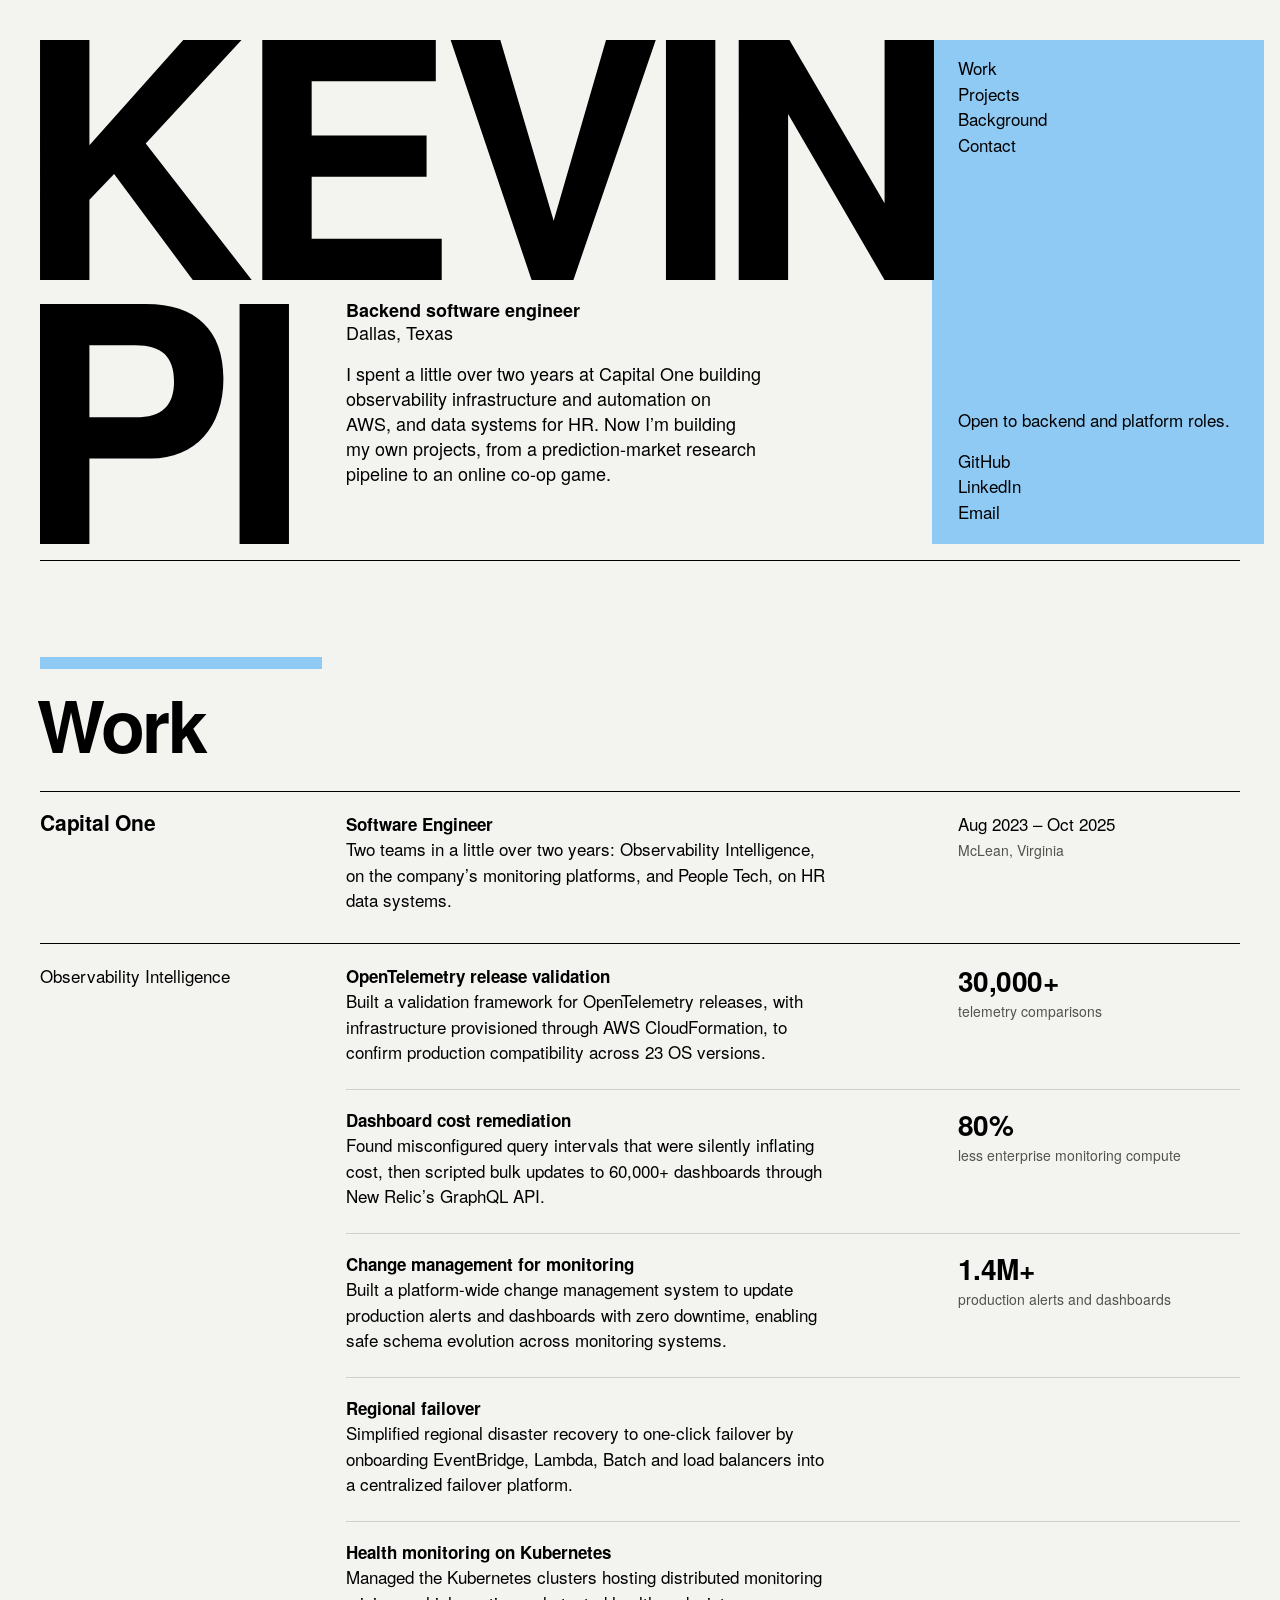
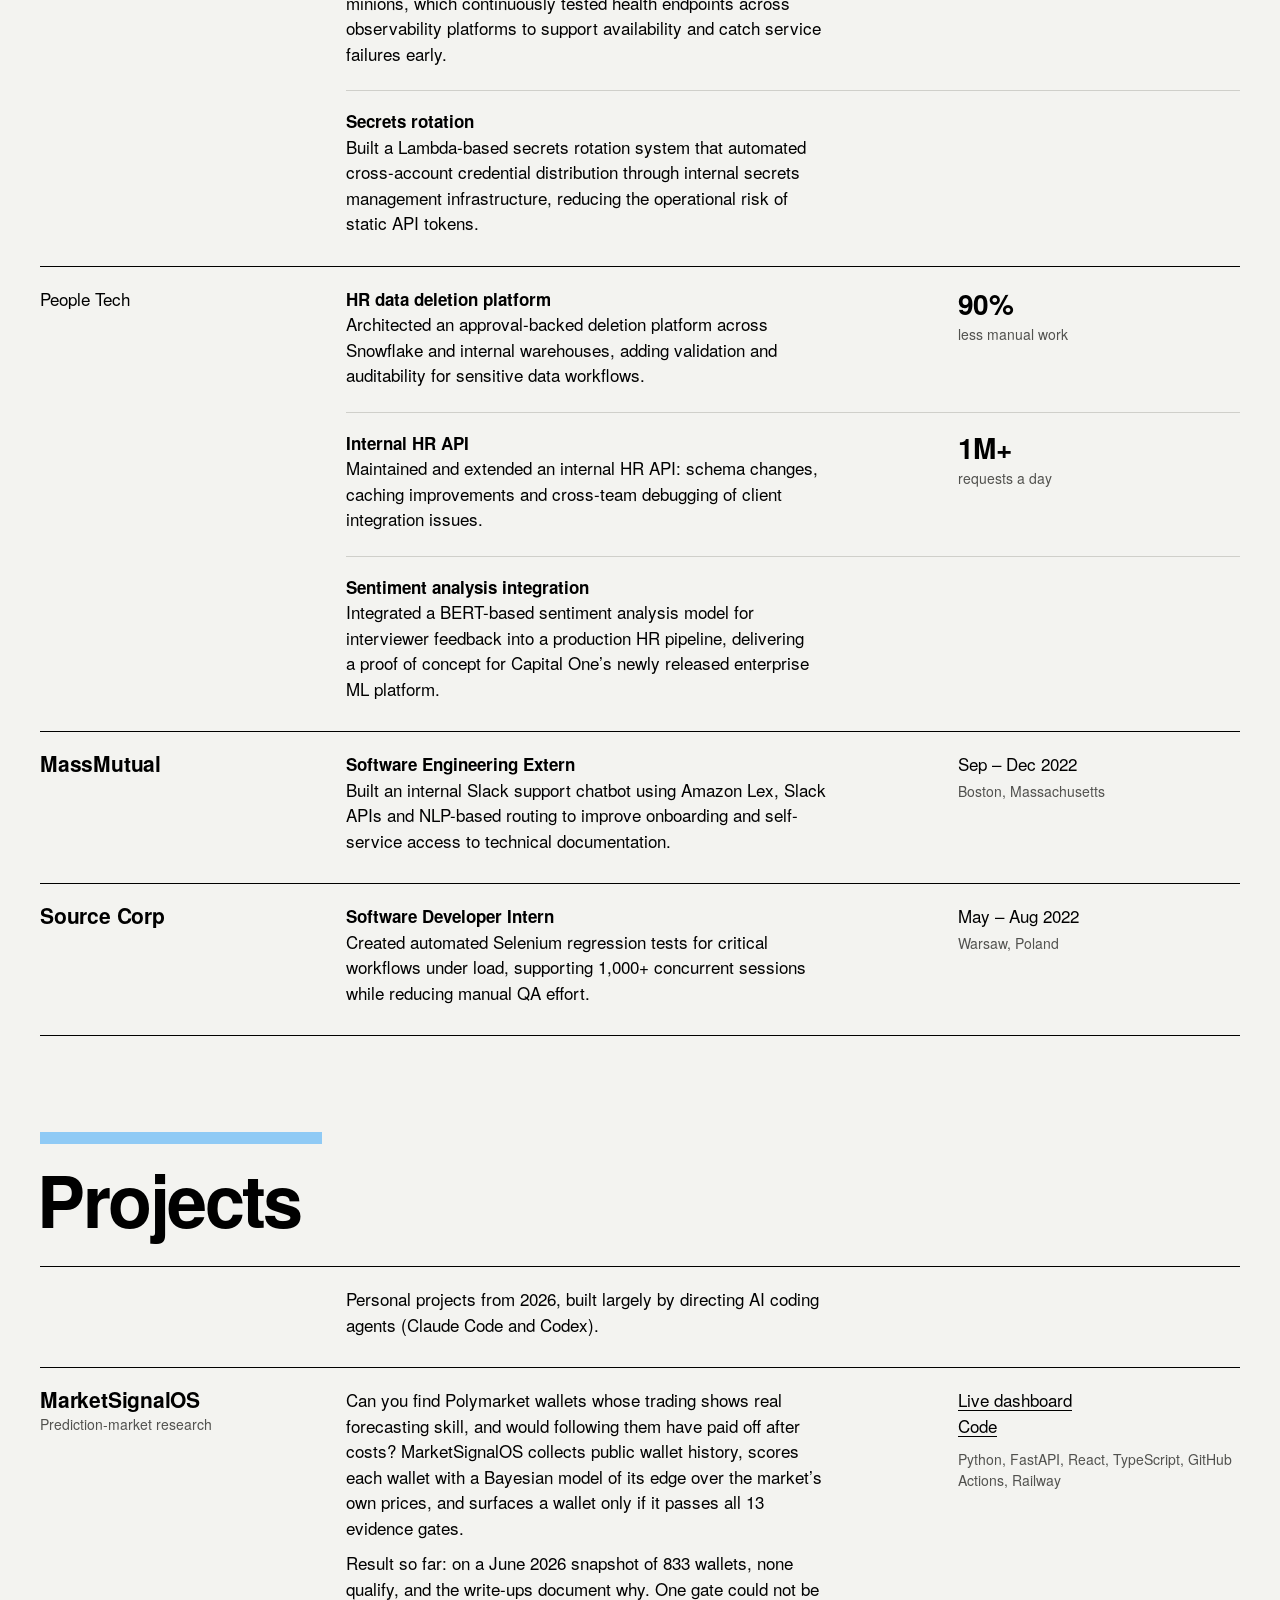
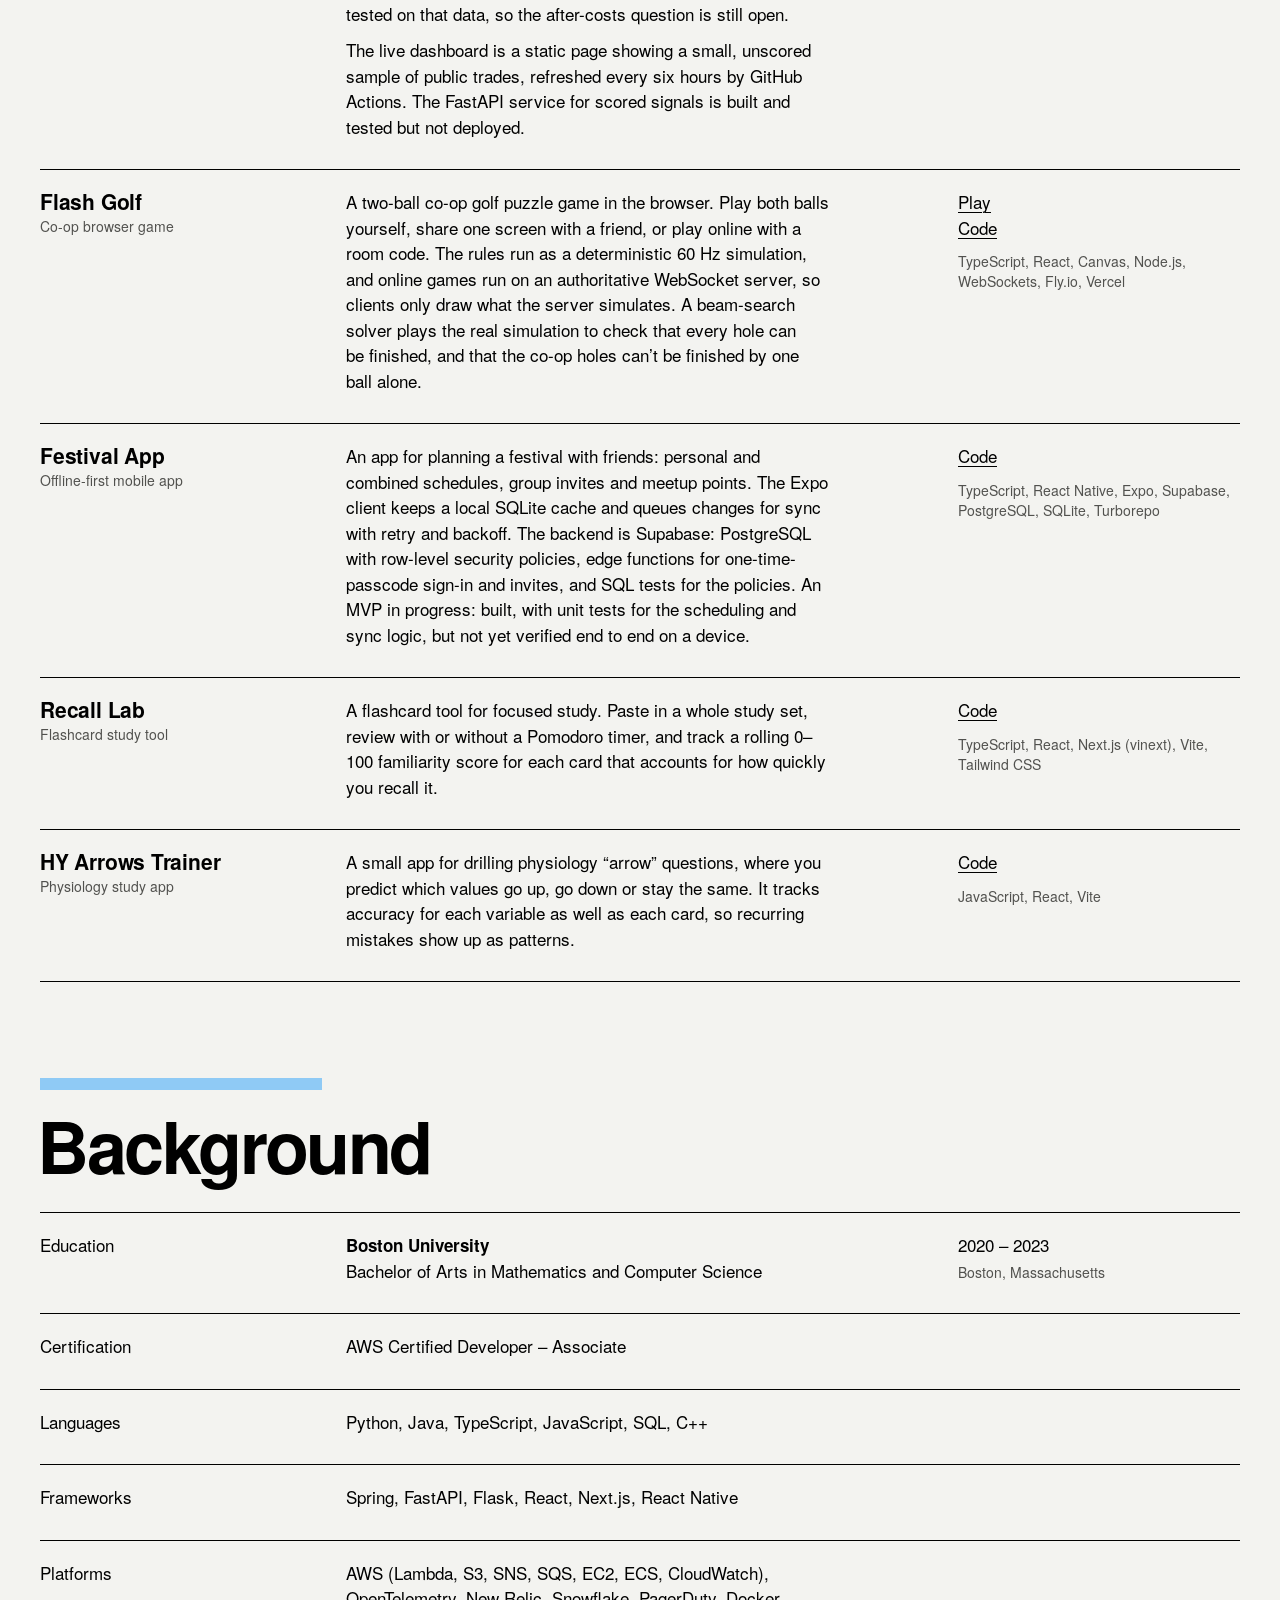
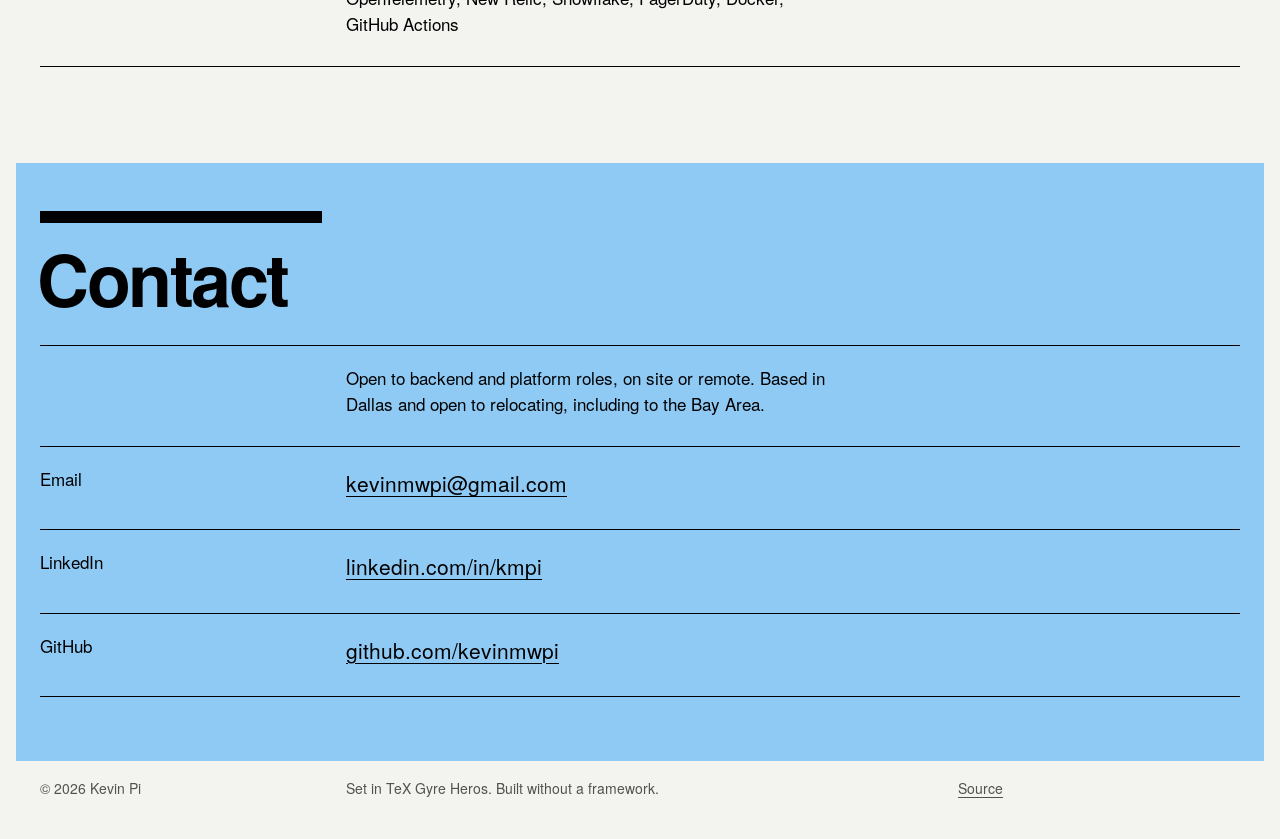
==== public/index.html @ d2296e36 "Move the site to kevinpi.dev on Vercel The published files move into public/, which Vercel serves as" ====
<!DOCTYPE html>
<html lang="en">
<head>
  <meta charset="utf-8">
  <meta name="viewport" content="width=device-width, initial-scale=1">
  <title>Kevin Pi — Software Engineer</title>
  <meta name="description" content="Backend software engineer in Dallas, Texas. A little over two years at Capital One building observability infrastructure, automation and HR data systems.">
  <meta name="author" content="Kevin Pi">
  <meta name="color-scheme" content="light">
  <meta name="theme-color" content="#f3f3f0">
  <link rel="canonical" href="https://kevinpi.dev/">

  <meta property="og:type" content="website">
  <meta property="og:url" content="https://kevinpi.dev/">
  <meta property="og:title" content="Kevin Pi — Software Engineer">
  <meta property="og:description" content="Backend software engineer in Dallas, Texas. A little over two years at Capital One building observability infrastructure, automation and HR data systems.">
  <meta property="og:image" content="https://kevinpi.dev/assets/og.png">
  <meta property="og:image:width" content="1200">
  <meta property="og:image:height" content="630">
  <meta property="og:image:alt" content="Kevin Pi, backend software engineer">
  <meta name="twitter:card" content="summary_large_image">

  <!-- Browsers keep their own copy of a site's icon. Raise the ?v= number,
       here and in 404.html, whenever an icon file changes. -->
  <link rel="icon" href="favicon.ico?v=5" sizes="32x32">
  <link rel="icon" href="assets/favicon.svg?v=5" type="image/svg+xml">
  <link rel="apple-touch-icon" href="assets/apple-touch-icon.png?v=5">

  <link rel="preload" href="assets/fonts/heros-subset-regular.woff2" as="font" type="font/woff2" crossorigin>
  <link rel="preload" href="assets/fonts/heros-subset-bold.woff2" as="font" type="font/woff2" crossorigin>
  <link rel="stylesheet" href="assets/style.css">
  <script src="assets/site.js" defer></script>

  <script type="application/ld+json">
  {
    "@context": "https://schema.org",
    "@type": "Person",
    "name": "Kevin Pi",
    "jobTitle": "Software Engineer",
    "url": "https://kevinpi.dev/",
    "alumniOf": { "@type": "CollegeOrUniversity", "name": "Boston University" },
    "sameAs": ["https://github.com/kevinmwpi", "https://www.linkedin.com/in/kmpi"]
  }
  </script>
</head>
<body>
<a class="skip" href="#work">Skip to content</a>

<!-- Bar pinned to the top once the name has scrolled away. Hidden until then. -->
<nav class="bar" aria-label="Sections, pinned" inert>
  <div class="bar-inner">
    <a class="bar-name" href="#top">Kevin Pi</a>
    <ul>
      <li><a href="#work">Work</a></li>
      <li><a href="#projects">Projects</a></li>
      <li><a href="#background">Background</a></li>
      <li><a href="#contact">Contact</a></li>
    </ul>
  </div>
</nav>

<div class="page" id="top">

  <!-- Top of page: the name, a short introduction, and links. -->
  <header class="hero">
    <h1 class="visually-hidden">Kevin Pi</h1>

    <!-- The accent block: beside PI on a phone, a slab in the right-hand
         column on a desktop. It is only a background. -->
    <div class="block" aria-hidden="true"></div>

    <nav class="hero-nav" aria-label="Sections">
      <ul>
        <li><a href="#work">Work</a></li>
        <li><a href="#projects">Projects</a></li>
        <li><a href="#background">Background</a></li>
        <li><a href="#contact">Contact</a></li>
      </ul>
    </nav>

    <!-- KEVIN and PI as outlines of the bold typeface, one path per letter. -->
    <svg class="name name-first" viewBox="0 0 2715 729" width="2715" height="729" aria-hidden="true" focusable="false"><path d="M643 729 321 314 612 0H435L150 320V0H0V729H150V485L225 407L464 729Z"/><path d="M1220 729V604H825V415H1174V290H825V125H1202V0H675V729Z"/><path d="M1870 0H1719L1560 549L1398 0H1247L1493 729H1620Z"/><path d="M2051 729V0H1901V729Z"/><path d="M2715 729V0H2565V496L2276 0H2122V729H2272V225L2565 729Z"/></svg>
    <svg class="name name-last" viewBox="0 0 756 729" width="756" height="729" aria-hidden="true" focusable="false"><path d="M557 226C557 80 474 0 322 0H0V729H150V469H337C471 469 557 374 557 226ZM407 235C407 309 370 344 290 344H150V125H290C370 125 407 160 407 235Z"/><path d="M756 729V0H606V729Z"/></svg>

    <p class="role">Backend software engineer<span class="visually-hidden">, </span><span class="place">Dallas, Texas</span></p>
    <p class="lead">I spent a little over two years at Capital One building observability infrastructure and automation on AWS, and data systems for HR. Now I’m building my own projects, from a <span class="nowrap">prediction-market</span> research pipeline to an online <span class="nowrap">co-op</span> game.</p>

    <div class="cta">
      <p class="status">Open to backend and platform roles.</p>
      <ul class="hero-links">
        <li><a href="https://github.com/kevinmwpi">GitHub</a></li>
        <li><a href="https://www.linkedin.com/in/kmpi">LinkedIn</a></li>
        <li><a href="mailto:kevinmwpi@gmail.com">Email</a></li>
      </ul>
    </div>
  </header>

  <!-- Everything below the top of the page. This "sheet" slides up over the
       name as you scroll (see "Motion" in assets/style.css). -->
  <div class="sheet">

  <main>

    <!-- Work -->
    <section class="section" id="work" aria-labelledby="work-heading">
      <h2 id="work-heading">Work</h2>

      <div class="table">

        <div class="row">
          <h3 class="label">Capital One</h3>
          <div class="body">
            <p class="title">Software Engineer</p>
            <p>Two teams in a little over two years: Observability Intelligence, on the company’s monitoring platforms, and People Tech, on HR data systems.</p>
          </div>
          <p class="aside"><span class="when">Aug&nbsp;2023 – Oct&nbsp;2025</span><br><span class="small">McLean, Virginia</span></p>
        </div>

        <div class="row">
          <h4 class="label label-plain">Observability Intelligence</h4>
          <div class="items">

            <article class="item">
              <h5 class="title">OpenTelemetry release validation</h5>
              <p class="result"><strong>30,000+</strong> <span class="small">telemetry comparisons</span></p>
              <p class="desc">Built a validation framework for OpenTelemetry releases, with infrastructure provisioned through AWS CloudFormation, to confirm production compatibility across 23&nbsp;OS versions.</p>
            </article>

            <article class="item">
              <h5 class="title">Dashboard cost remediation</h5>
              <p class="result"><strong>80%</strong> <span class="small">less enterprise monitoring compute</span></p>
              <p class="desc">Found misconfigured query intervals that were silently inflating cost, then scripted bulk updates to 60,000+ dashboards through New Relic’s GraphQL API.</p>
            </article>

            <article class="item">
              <h5 class="title">Change management for monitoring</h5>
              <p class="result"><strong>1.4M+</strong> <span class="small">production alerts and dashboards</span></p>
              <p class="desc">Built a platform-wide change management system to update production alerts and dashboards with zero downtime, enabling safe schema evolution across monitoring systems.</p>
            </article>

            <article class="item">
              <h5 class="title">Regional failover</h5>
              <p class="desc">Simplified regional disaster recovery to one-click failover by onboarding EventBridge, Lambda, Batch and load balancers into a centralized failover platform.</p>
            </article>

            <article class="item">
              <h5 class="title">Health monitoring on Kubernetes</h5>
              <p class="desc">Managed the Kubernetes clusters hosting distributed monitoring minions, which continuously tested health endpoints across observability platforms to support availability and catch service failures early.</p>
            </article>

            <article class="item">
              <h5 class="title">Secrets rotation</h5>
              <p class="desc">Built a Lambda-based secrets rotation system that automated cross-account credential distribution through internal secrets management infrastructure, reducing the operational risk of static API tokens.</p>
            </article>

          </div>
        </div>

        <div class="row">
          <h4 class="label label-plain">People Tech</h4>
          <div class="items">

            <article class="item">
              <h5 class="title">HR data deletion platform</h5>
              <p class="result"><strong>90%</strong> <span class="small">less manual work</span></p>
              <p class="desc">Architected an approval-backed deletion platform across Snowflake and internal warehouses, adding validation and auditability for sensitive data workflows.</p>
            </article>

            <article class="item">
              <h5 class="title">Internal HR API</h5>
              <p class="result"><strong>1M+</strong> <span class="small">requests a day</span></p>
              <p class="desc">Maintained and extended an internal HR API: schema changes, caching improvements and cross-team debugging of client integration issues.</p>
            </article>

            <article class="item">
              <h5 class="title">Sentiment analysis integration</h5>
              <p class="desc">Integrated a BERT-based sentiment analysis model for interviewer feedback into a production HR pipeline, delivering a proof of concept for Capital One’s newly released enterprise ML platform.</p>
            </article>

          </div>
        </div>

        <div class="row">
          <h3 class="label">MassMutual</h3>
          <div class="body">
            <p class="title">Software Engineering Extern</p>
            <p>Built an internal Slack support chatbot using Amazon Lex, Slack APIs and NLP-based routing to improve onboarding and self-service access to technical documentation.</p>
          </div>
          <p class="aside"><span class="when">Sep – Dec&nbsp;2022</span><br><span class="small">Boston, Massachusetts</span></p>
        </div>

        <div class="row">
          <h3 class="label">Source Corp</h3>
          <div class="body">
            <p class="title">Software Developer Intern</p>
            <p>Created automated Selenium regression tests for critical workflows under load, supporting 1,000+ concurrent sessions while reducing manual QA effort.</p>
          </div>
          <p class="aside"><span class="when">May – Aug&nbsp;2022</span><br><span class="small">Warsaw, Poland</span></p>
        </div>

      </div>
    </section>

    <!-- Projects -->
    <section class="section" id="projects" aria-labelledby="projects-heading">
      <h2 id="projects-heading">Projects</h2>

      <div class="table">

        <div class="row">
          <p class="body">Personal projects from 2026, built largely by directing AI coding agents (Claude Code and Codex).</p>
        </div>

        <div class="row is-link">
          <div class="label">
            <h3>MarketSignalOS</h3>
            <p class="kind small">Prediction-market research</p>
          </div>
          <div class="body">
            <p>Can you find Polymarket wallets whose trading shows real forecasting skill, and would following them have paid off after costs? MarketSignalOS collects public wallet history, scores each wallet with a Bayesian model of its edge over the market’s own prices, and surfaces a wallet only if it passes all 13 evidence gates.</p>
            <p>Result so far: on a June 2026 snapshot of 833 wallets, none qualify, and the write-ups document why. One gate could not be tested on that data, so the after-costs question is still open.</p>
            <p>The live dashboard is a static page showing a small, unscored sample of public trades, refreshed every six hours by GitHub Actions. The FastAPI service for scored signals is built and tested but not deployed.</p>
          </div>
          <div class="aside">
            <ul class="links">
              <li><a class="stretch" href="https://kevinmwpi.github.io/marketsignalos/">Live dashboard<span class="visually-hidden">: MarketSignalOS</span></a></li>
              <li><a href="https://github.com/kevinmwpi/marketsignalos">Code<span class="visually-hidden">: MarketSignalOS</span></a></li>
            </ul>
            <p class="stack small">Python, FastAPI, React, TypeScript, GitHub Actions, Railway</p>
          </div>
        </div>

        <div class="row is-link">
          <div class="label">
            <h3>Flash Golf</h3>
            <p class="kind small">Co-op browser game</p>
          </div>
          <div class="body">
            <p>A two-ball co-op golf puzzle game in the browser. Play both balls yourself, share one screen with a friend, or play online with a room code. The rules run as a deterministic 60&nbsp;Hz simulation, and online games run on an authoritative WebSocket server, so clients only draw what the server simulates. A beam-search solver plays the real simulation to check that every hole can be finished, and that the co-op holes can’t be finished by one ball alone.</p>
          </div>
          <div class="aside">
            <ul class="links">
              <li><a class="stretch" href="https://flash-golf.vercel.app">Play<span class="visually-hidden">: Flash Golf</span></a></li>
              <li><a href="https://github.com/kevinmwpi/flash_gimme_golf">Code<span class="visually-hidden">: Flash Golf</span></a></li>
            </ul>
            <p class="stack small">TypeScript, React, Canvas, Node.js, WebSockets, Fly.io, Vercel</p>
          </div>
        </div>

        <div class="row is-link">
          <div class="label">
            <h3>Festival App</h3>
            <p class="kind small">Offline-first mobile app</p>
          </div>
          <div class="body">
            <p>An app for planning a festival with friends: personal and combined schedules, group invites and meetup points. The Expo client keeps a local SQLite cache and queues changes for sync with retry and backoff. The backend is Supabase: PostgreSQL with row-level security policies, edge functions for one-time-passcode sign-in and invites, and SQL tests for the policies. An MVP in progress: built, with unit tests for the scheduling and sync logic, but not yet verified end to end on a device.</p>
          </div>
          <div class="aside">
            <ul class="links">
              <li><a class="stretch" href="https://github.com/kevinmwpi/festival_app_codex">Code<span class="visually-hidden">: Festival App</span></a></li>
            </ul>
            <p class="stack small">TypeScript, React Native, Expo, Supabase, PostgreSQL, SQLite, Turborepo</p>
          </div>
        </div>

        <div class="row is-link">
          <div class="label">
            <h3>Recall Lab</h3>
            <p class="kind small">Flashcard study tool</p>
          </div>
          <div class="body">
            <p>A flashcard tool for focused study. Paste in a whole study set, review with or without a Pomodoro timer, and track a rolling 0–100 familiarity score for each card that accounts for how quickly you recall it.</p>
          </div>
          <div class="aside">
            <ul class="links">
              <li><a class="stretch" href="https://github.com/kevinmwpi/recall-lab">Code<span class="visually-hidden">: Recall Lab</span></a></li>
            </ul>
            <p class="stack small">TypeScript, React, Next.js (vinext), Vite, Tailwind CSS</p>
          </div>
        </div>

        <div class="row is-link">
          <div class="label">
            <h3>HY Arrows Trainer</h3>
            <p class="kind small">Physiology study app</p>
          </div>
          <div class="body">
            <p>A small app for drilling physiology “arrow” questions, where you predict which values go up, go down or stay the same. It tracks accuracy for each variable as well as each card, so recurring mistakes show up as patterns.</p>
          </div>
          <div class="aside">
            <ul class="links">
              <li><a class="stretch" href="https://github.com/kevinmwpi/hy-arrows-trainer">Code<span class="visually-hidden">: HY Arrows Trainer</span></a></li>
            </ul>
            <p class="stack small">JavaScript, React, Vite</p>
          </div>
        </div>

      </div>
    </section>

    <!-- Background -->
    <section class="section" id="background" aria-labelledby="background-heading">
      <h2 id="background-heading">Background</h2>

      <div class="table">

        <div class="row">
          <h3 class="label label-plain">Education</h3>
          <div class="body">
            <p class="title">Boston University</p>
            <p>Bachelor of Arts in Mathematics and Computer Science</p>
          </div>
          <p class="aside"><span class="when">2020 – 2023</span><br><span class="small">Boston, Massachusetts</span></p>
        </div>

        <div class="row">
          <h3 class="label label-plain">Certification</h3>
          <p class="body">AWS Certified Developer – Associate</p>
        </div>

        <div class="row">
          <h3 class="label label-plain">Languages</h3>
          <p class="body">Python, Java, TypeScript, JavaScript, SQL, C++</p>
        </div>

        <div class="row">
          <h3 class="label label-plain">Frameworks</h3>
          <p class="body">Spring, FastAPI, Flask, React, Next.js, React Native</p>
        </div>

        <div class="row">
          <h3 class="label label-plain">Platforms</h3>
          <p class="body">AWS (Lambda, S3, SNS, SQS, EC2, ECS, CloudWatch), OpenTelemetry, New Relic, Snowflake, PagerDuty, Docker, GitHub Actions</p>
        </div>

      </div>
    </section>

    <!-- Contact -->
    <section class="section section-contact" id="contact" aria-labelledby="contact-heading">
      <h2 id="contact-heading">Contact</h2>

      <div class="table">

        <div class="row">
          <p class="body">Open to backend and platform roles, on site or remote. Based in Dallas and open to relocating, including to the Bay Area.</p>
        </div>

        <div class="row is-link">
          <h3 class="label label-plain">Email</h3>
          <p class="body"><a class="contact-link stretch" href="mailto:kevinmwpi@gmail.com">kevinmwpi@gmail.com</a></p>
        </div>

        <div class="row is-link">
          <h3 class="label label-plain">LinkedIn</h3>
          <p class="body"><a class="contact-link stretch" href="https://www.linkedin.com/in/kmpi">linkedin.com/in/kmpi</a></p>
        </div>

        <div class="row is-link">
          <h3 class="label label-plain">GitHub</h3>
          <p class="body"><a class="contact-link stretch" href="https://github.com/kevinmwpi">github.com/kevinmwpi</a></p>
        </div>

      </div>
    </section>

  </main>

  <footer class="footer">
    <p class="copyright small">© 2026 Kevin Pi</p>
    <p class="colophon small">Set in TeX Gyre Heros. Built without a framework.</p>
    <p class="source small"><a href="https://github.com/kevinmwpi/kevinmwpi.github.io">Source</a></p>
  </footer>

  </div>

</div>

</body>
</html>
---- public/assets/style.css ----
/*
  kevinpi.dev
  Plain CSS, no build step. In order:
  1 Fonts and tokens    2 Base            3 Page grid     4 Top of page
  5 Sections and rows   6 Contact, footer 7 Pinned bar    8 Tablet
  9 Desktop             10 Motion         11 Print
*/

/* 1 Fonts and tokens ------------------------------------------------------ */

@font-face {
  font-family: "Heros Subset";
  src: url("fonts/heros-subset-regular.woff2") format("woff2");
  font-weight: 400;
  font-style: normal;
  font-display: swap;
}

@font-face {
  font-family: "Heros Subset";
  src: url("fonts/heros-subset-bold.woff2") format("woff2");
  font-weight: 700;
  font-style: normal;
  font-display: swap;
}

:root {
  --paper: #f3f3f0;
  --ink: #000;
  --gray: #51514e;   /* secondary text, 7:1 on paper */
  --rule: #cfcfca;   /* hairlines between items */

  /* The one color, a baby blue. It is too light to read as text on the paper
     (1.6:1), so it is only ever a field behind black text (12:1) or a shape. */
  --accent: #8fcaf5;

  --margin: 20px;    /* page side margin */
  --gutter: 16px;    /* gap between the 12 columns */
  --cap: 0.729em;    /* cap height of the typeface */

  /* How far a field of that color runs past the text on each side. The text
     inside a field therefore stays on the same grid lines as the text outside
     it. */
  --bleed: var(--margin);
  --inset: clamp(10px, 3.4cqw, 28px);

  --bar-h: 44px;     /* height of the bar pinned to the top while scrolling */

  /* The name scales with the page. These three follow from the outlines:
     KEVIN is 2715 units wide and 729 tall, and the gap between its two lines
     (72 units) matches the gap between the I and the N. */
  --name-w: 100cqw;
  --name-h: calc(var(--name-w) * 0.26851);
  --name-gap: calc(var(--name-w) * 0.02652);

  /* Moves a block of text up so its capitals, not its line box, touch the
     line it hangs from. Works at any size because it is measured in lh/em. */
  --trim: calc((var(--cap) - 1lh) / 2);

  /* Updated by assets/site.js while scrolling (on the header and on the
     pinned bar respectively). Both run from 0 to 1. */
  --cover: 0;        /* how much of the top of the page has been covered */
  --progress: 0;     /* how far down the whole page the reader is */

  --ease: cubic-bezier(0.16, 1, 0.3, 1);

  color-scheme: light;
}

/* 2 Base ------------------------------------------------------------------ */

*,
*::before,
*::after {
  box-sizing: border-box;
}

html {
  -webkit-text-size-adjust: 100%;
  text-size-adjust: 100%;
}

body {
  margin: 0;
  background: var(--paper);
  color: var(--ink);
  font: 400 1rem/1.5 "Heros Subset", Helvetica, Arial, sans-serif;
  font-kerning: normal;
}

::selection {
  background: var(--accent);
  color: var(--ink);
}

h1, h2, h3, h4, h5, p, ul {
  margin: 0;
  font-size: inherit;
  font-weight: inherit;
}

ul {
  padding: 0;
  list-style-type: "";          /* no bullets, and still announced as a list */
}

p {
  text-wrap: pretty;
}

a {
  color: inherit;
  text-decoration-line: underline;
  text-decoration-thickness: 1px;
  text-underline-offset: 0.2em;
}

a:focus-visible {
  outline: 2px solid var(--ink);
  outline-offset: 3px;
}

/* Pointing at a link marks it in the accent color, like a highlighter. */
@media (hover: hover) {
  a:hover {
    background: var(--accent);
    box-shadow: 0 0 0 0.14em var(--accent);
    color: var(--ink);
    text-decoration-color: transparent;
  }
}

.visually-hidden {
  position: absolute;
  width: 1px;
  height: 1px;
  overflow: hidden;
  clip-path: inset(50%);
  white-space: nowrap;
}

.skip {
  position: absolute;
  left: var(--margin);
  top: -100px;
  z-index: 10;
  padding: 10px 14px;
  background: var(--ink);
  color: var(--paper);
}

.skip:focus {
  top: 12px;
}

.small {
  font-size: 0.875rem;
  line-height: 1.45;
  color: var(--gray);
}

.nowrap {
  white-space: nowrap;
}

/* 3 Page grid ------------------------------------------------------------- */

/* One 12-column grid for the whole page. The top of the page, every row and
   the footer repeat it, so text in different sections starts on the same
   vertical lines. */

.page {
  max-width: calc(1360px + 2 * var(--margin));
  margin-inline: auto;
  padding-inline: var(--margin);
  container-type: inline-size;   /* makes 100cqw the width of the grid */
}

.hero,
.row,
.footer,
.bar-inner {
  display: grid;
  grid-template-columns: repeat(12, minmax(0, 1fr));
  column-gap: var(--gutter);
}

/* 4 Top of page ----------------------------------------------------------- */

/* Phone layout, top to bottom: section links, KEVIN, PI with an accent block
   running from its last letter to the edge of the screen, the introduction,
   then availability and contact links. Rows are numbered so the wider layouts
   can rearrange them. */

.hero {
  padding-bottom: 16px;
}

.hero-nav {
  grid-column: 1 / -1;
  grid-row: 1;
  padding-block: 6px 10px;
}

.hero-nav ul,
.hero-links {
  display: flex;
  flex-wrap: wrap;
  column-gap: 20px;
}

/* On a phone the section links spread to the full width of KEVIN. */
.hero-nav ul {
  justify-content: space-between;
  column-gap: 8px;
}

.hero-nav a,
.hero-links a {
  display: block;
  padding-block: 10px;          /* 44px tall, comfortable to tap */
  text-decoration-line: none;
}

/* The name is drawn as outlines, one per letter, so it never waits on a font
   download and its edges sit exactly on the grid. The real heading is the
   hidden <h1>. As the page slides over it, it turns from black to the accent
   color. */

.name {
  display: block;
  height: auto;
  fill: var(--ink);
}

@supports (color: color-mix(in srgb, red, blue)) {
  .name {
    fill: color-mix(in srgb, var(--accent) calc(var(--cover) * 100%), var(--ink));
  }
}

.name-first {
  grid-column: 1 / -1;
  grid-row: 2;
  width: 100%;
}

.name-last {
  grid-column: 1 / -1;
  grid-row: 3;
  width: 27.85%;                /* PI is 27.85% as wide as KEVIN */
  margin-top: var(--name-gap);
}

/* The accent block. It starts where PI ends and is exactly as tall. */
.block {
  grid-column: 1 / -1;
  grid-row: 3;
  /* 2px under the last letter, so no hairline of paper shows between them */
  margin: var(--name-gap) calc(-1 * var(--bleed)) 0 calc(27.85% - 2px);
  background: var(--accent);
}

/* The role sits inside the block, in its bottom left corner. */
.role {
  grid-column: 1 / -1;
  grid-row: 3;
  align-self: end;
  margin: 0 0 calc(var(--inset) + var(--trim)) calc(27.85% + var(--inset));
  font-size: 0.875rem;
  font-size: clamp(0.875rem, 4.4cqw, 1.3125rem);
  font-weight: 700;
  line-height: 1.3;
}

.role .place {
  display: block;
  font-weight: 400;
}

.lead {
  grid-column: 1 / -1;
  grid-row: 4;
  max-width: 34em;
  margin-top: 28px;
  font-size: 1.125rem;
  line-height: 1.45;
  text-wrap: balance;           /* even line lengths, no stray last word */
}

.cta {
  grid-column: 1 / -1;
  grid-row: 5;
  margin-top: 14px;
}

.status::before {
  content: "";
  display: inline-block;
  width: 0.56em;
  height: 0.56em;
  margin-right: 0.5em;
  background: var(--accent);
}

.hero-links {
  margin-top: 8px;
}

/* 5 Sections and rows ----------------------------------------------------- */

/* Everything below the top of the page. It has its own background because it
   slides up over the name as you scroll (see Motion). It is as wide as the
   page margins so that it also covers the part of the accent block that runs
   past the text. Its top rule stays the width of the text. */
.sheet {
  position: relative;
  z-index: 1;
  margin-inline: calc(-1 * var(--margin));
  padding-inline: var(--margin);
  background: var(--paper);
}

.sheet::before {
  content: "";
  display: block;
  height: 1px;
  background: var(--ink);
}

.section {
  padding-top: 56px;
  scroll-margin-top: var(--bar-h);   /* a jump lands just below the pinned bar */
}

/* Each section opens with an accent bar three columns wide. */
.section::before {
  content: "";
  display: block;
  width: calc((100cqw - 11 * var(--gutter)) / 4 + 2 * var(--gutter));
  height: 10px;
  margin-bottom: 18px;
  background: var(--accent);
  transform-origin: left;
}

.section > h1,
.section > h2 {
  margin: 0 0 22px -0.04em;     /* pulls the first letter onto the margin */
  font-size: 2.75rem;           /* for browsers without container units */
  font-size: clamp(2.75rem, 6cqw, 4.75rem);
  font-weight: 700;
  line-height: 1;
  letter-spacing: -0.035em;
}

.table {
  border-bottom: 1px solid var(--ink);
}

/* A row is label, body, aside: stacked on a phone, side by side when wider.
   A black rule opens each row. Gray rules separate the items inside a row. */

.row {
  position: relative;
  isolation: isolate;
  padding-block: 18px 22px;
}

.row::before,
.item + .item::before {
  content: "";
  position: absolute;
  inset: 0 0 auto;
  height: 1px;
  background: var(--ink);
  transform-origin: left;
}

.row > * {
  grid-column: 1 / -1;
}

.label {
  font-size: 1.3125rem;
  font-weight: 700;
  line-height: 1.2;
  letter-spacing: -0.01em;
}

/* Team names and field names: a quiet caption on a phone, plain text in the
   label column when there is room for one. */
.label-plain {
  font-size: 0.875rem;
  font-weight: 400;
  line-height: 1.45;
  letter-spacing: 0;
  color: var(--gray);
}

.kind {
  margin-top: 2px;
  font-weight: 400;
  letter-spacing: 0;
}

.row > .body,
.row > .items {
  margin-top: 10px;
}

.row > .label-plain + .body,
.row > .label-plain + .items {
  margin-top: 6px;
}

.row > .aside {
  margin-top: 12px;
}

.body,
.desc {
  max-width: 36em;
}

.body p + p {
  margin-top: 0.6em;
}

.body .title + p {
  margin-top: 0;
}

.title {
  font-weight: 700;
}

.when {
  font-variant-numeric: tabular-nums;
  white-space: nowrap;
}

/* Work items: title, result, description. */

.item {
  position: relative;
  padding-block: 16px 18px;
}

.item + .item::before {
  background: var(--rule);
}

.item:first-child {
  padding-top: 0;
}

.item:last-child {
  padding-bottom: 0;
}

.result {
  display: flex;
  flex-wrap: wrap;
  align-items: baseline;
  column-gap: 0.4em;
  margin-block: 2px 4px;
}

.result strong {
  font-weight: 700;
  font-variant-numeric: tabular-nums;
}

/* Project and contact links. */

.links {
  display: flex;
  flex-wrap: wrap;
  column-gap: 20px;
}

.links a {
  display: block;
  padding-block: 8px;
}

.stack {
  margin-top: 2px;
}

.contact-link {
  display: inline-block;
  padding-block: 4px;
  font-size: 1.3125rem;
  line-height: 1.2;
  overflow-wrap: anywhere;
}

/* A row that leads somewhere (a project, a way to reach me) can be clicked
   anywhere, and fills with the accent color under the pointer. The first
   link in the row is stretched over it; any other link stays on top and
   works as usual. */

.row.is-link::after {
  content: "";
  position: absolute;
  inset: 0 calc(-1 * var(--bleed));
  z-index: -1;
  background: var(--accent);
  opacity: 0;
  transition: opacity 120ms linear;
}

.stretch::after {
  content: "";
  position: absolute;
  inset: 0 calc(-1 * var(--bleed));
  z-index: 1;
}

.is-link a:not(.stretch) {
  position: relative;
  z-index: 2;
}

@media (hover: hover) {
  .row.is-link:hover::after {
    opacity: 1;
  }

  .row.is-link:hover .small {
    color: var(--ink);          /* gray is weak on the accent */
  }

  /* Inside a filled row a link is marked in black instead. */
  .is-link a:hover {
    background: none;
    box-shadow: none;
    text-decoration-color: currentColor;
  }

  .is-link a:not(.stretch):hover {
    background: var(--ink);
    box-shadow: 0 0 0 0.14em var(--ink);
    color: var(--paper);
    text-decoration-color: transparent;
  }
}

/* 6 Contact and footer ---------------------------------------------------- */

/* Contact is the second accent field: the page opens and closes on color. */

.section-contact {
  margin: 56px calc(-1 * var(--bleed)) 0;
  padding: 36px var(--bleed) 44px;
  background: var(--accent);
}

.section-contact::before {
  background: var(--ink);
}

.section-contact .label-plain {
  color: var(--ink);
}

.section-contact .row.is-link::after {
  background: var(--ink);       /* on the accent, a row fills with black */
}

@media (hover: hover) {
  .section-contact .row.is-link:hover,
  .section-contact .row.is-link:hover .label-plain,
  .section-contact .row.is-link:hover a {
    color: var(--paper);
  }
}

.footer {
  row-gap: 4px;
  padding-block: 18px 40px;
}

.footer > * {
  grid-column: 1 / -1;
}

.footer a {
  display: inline-block;
  padding-block: 10px;
}

/* 7 Pinned bar ------------------------------------------------------------- */

/* Once the top of the page is covered, a slim bar drops in with the section
   links. An accent marker sits behind the section being read, and an accent
   line along the bottom edge shows how far down the page you are.
   assets/site.js shows and hides it; without scripts it never appears. */

.bar {
  position: fixed;
  inset: 0 0 auto;
  z-index: 5;
  border-bottom: 1px solid var(--ink);
  background: var(--paper);
  transform: translateY(-110%);
  visibility: hidden;
}

.is-pinned .bar {
  transform: none;
  visibility: visible;
}

.bar::after {
  content: "";
  position: absolute;
  inset: auto 0 -1px;
  height: 3px;
  background: var(--accent);
  transform: scaleX(var(--progress));
  transform-origin: left;
}

.bar-inner {
  align-items: center;
  max-width: calc(1360px + 2 * var(--margin));
  height: var(--bar-h);
  margin-inline: auto;
  padding-inline: var(--margin);
}

.bar-name {
  display: none;
  font-weight: 700;
  text-decoration-line: none;
}

.bar ul {
  position: relative;
  grid-column: 1 / -1;
  display: flex;
  justify-content: space-between;
  margin-inline: -8px;          /* the links carry 8px of padding each side */
  font-size: clamp(0.8125rem, 4vw, 1rem);
}

/* The marker: one accent block that slides to whichever link is current. */
.bar ul::before {
  content: "";
  position: absolute;
  top: 50%;
  left: 0;
  width: var(--marker-w, 0);
  height: 1.75em;
  background: var(--accent);
  transform: translate(var(--marker-x, 0), -50%);
}

.bar li a {
  position: relative;
  display: block;
  padding-inline: 8px;
  line-height: var(--bar-h);
  text-decoration-line: none;
}

@media (hover: hover) {
  .bar a:hover {
    background: none;
    box-shadow: none;
    text-decoration-line: underline;
    text-decoration-color: currentColor;
  }
}

/* 8 Tablet: a label column (1-4) and a content column (5-12) --------------- */

@media (min-width: 700px) {
  :root {
    --margin: 32px;
  }

  body {
    font-size: 1.0625rem;
  }

  .hero {
    padding-bottom: 24px;
  }

  .hero-nav ul {
    justify-content: flex-start;
    column-gap: 20px;
  }

  .lead,
  .cta,
  .row > .body,
  .row > .items,
  .row > .aside,
  .footer > .colophon,
  .footer > .source {
    grid-column: 5 / -1;
  }

  .lead {
    max-width: none;
    font-size: 1.25rem;
    font-size: clamp(1.125rem, 2.3cqw, 1.3125rem);
    line-height: 1.4;
  }

  .section {
    padding-top: 80px;
  }

  /* A label stays in view while the rest of its row scrolls past, so a long
     group such as a team's projects never loses its heading. */
  .row > .label {
    grid-column: 1 / span 4;
    grid-row: 1 / span 2;
    position: sticky;
    top: calc(var(--bar-h) + 20px);
    align-self: start;
  }

  .row > .body,
  .row > .items,
  .row > .label-plain + .body,
  .row > .label-plain + .items {
    margin-top: 0;
  }

  .label-plain {
    font-size: 1.0625rem;
    line-height: 1.5;
    color: var(--ink);
  }

  .label:not(.label-plain) {
    margin-top: -0.1rem;        /* capitals level with the body text */
  }

  .section-contact {
    margin-top: 80px;
    padding-block: 44px 56px;
  }

  .footer > .copyright {
    grid-column: 1 / span 4;
    grid-row: 1 / span 2;
  }

  .footer a {
    display: inline;
    padding: 0;
  }

  .bar-name {
    display: block;
    grid-column: 1 / span 4;
  }

  .bar ul {
    grid-column: 5 / -1;
    justify-content: flex-start;
    column-gap: 4px;
    font-size: inherit;
  }
}

/* 9 Desktop: three lines carry the page, at columns 1, 4 and 10 ------------- */

@media (min-width: 1000px) {
  :root {
    --margin: 40px;
    --gutter: 24px;
    --bleed: var(--gutter);
    --bar-h: 48px;
    --name-w: calc(75cqw - var(--gutter) / 4);   /* KEVIN spans 9 of 12 columns */
  }

  .hero {
    grid-template-rows: auto auto auto minmax(0, 1fr);
    padding-block: 40px 16px;
  }

  .name-first {
    grid-column: 1 / span 9;
    grid-row: 1;
  }

  .name-last {
    grid-column: 1 / span 9;
    grid-row: 2 / span 3;
  }

  /* The accent block becomes a slab in the right-hand column, as tall as the
     two lines of the name and pressed against the N. */
  .block {
    grid-column: 10 / span 3;
    grid-row: 1 / span 4;
    align-self: start;
    height: calc(2 * var(--name-h) + var(--name-gap));
    margin: 0 calc(-1 * var(--bleed)) 0 calc(-1 * var(--bleed) - 2px);
  }

  /* Section links in its top corner. */
  .hero-nav {
    grid-column: 10 / span 3;
    grid-row: 1;
    align-self: start;
    margin-top: calc(var(--gutter) + var(--trim));
    padding: 0;
  }

  .hero-nav ul,
  .hero-links {
    display: block;
  }

  .hero-nav a,
  .hero-links a {
    display: inline;
    padding: 0;
  }

  /* Availability and contact links in its bottom corner. */
  .cta {
    grid-column: 10 / span 3;
    grid-row: 2 / span 3;
    align-self: start;
    display: flex;
    flex-direction: column;
    justify-content: flex-end;
    height: calc(var(--name-gap) + var(--name-h));
    margin: 0;
    padding-bottom: var(--gutter);
  }

  .status {
    margin-bottom: 0.9em;
  }

  .status::before {
    display: none;
  }

  .hero-links {
    margin: 0 0 var(--trim);     /* last line sits one gutter above the edge */
  }

  /* The introduction hangs from the top of PI, on the paper. */
  .role,
  .lead {
    grid-column: 4 / span 5;
  }

  .role {
    grid-row: 2;
    align-self: start;
    margin: calc(var(--name-gap) + var(--trim)) 0 0;
    font-size: clamp(1.0625rem, 1.5cqw, 1.3125rem);
  }

  .lead {
    grid-row: 3;
    margin-top: 0.9em;
    font-size: clamp(1.0625rem, 1.5cqw, 1.3125rem);
  }

  /* On the slab a link is marked in black instead of the accent. */
  @media (hover: hover) {
    .hero-nav a:hover,
    .hero-links a:hover {
      background: var(--ink);
      box-shadow: 0 0 0 0.14em var(--ink);
      color: var(--paper);
    }
  }

  .section {
    padding-top: 96px;
  }

  .section::before {
    height: 12px;
    margin-bottom: 22px;
  }

  .section > h1,
  .section > h2 {
    margin-bottom: 28px;
  }

  .row {
    padding-block: 22px 28px;
  }

  .row > .label {
    grid-column: 1 / span 3;
    grid-row: auto;
  }

  .row > .body {
    grid-column: 4 / span 5;
  }

  .row > .aside {
    grid-column: 10 / span 3;
    margin-top: 0;
  }

  .row > .items {
    grid-column: 4 / -1;
  }

  .body,
  .desc {
    max-width: none;
  }

  /* Inside a team: title and description in 5 columns, result in the last 3. */
  .item {
    display: grid;
    grid-template-columns: repeat(9, minmax(0, 1fr));
    column-gap: var(--gutter);
    padding-block: 20px 22px;
  }

  .item .title {
    grid-column: 1 / span 5;
    grid-row: 1;
  }

  .item .desc {
    grid-column: 1 / span 5;
    grid-row: 2;
  }

  .result {
    display: block;
    grid-column: 7 / span 3;
    grid-row: 1 / span 2;
    margin-block: 0.17rem 0;    /* capitals level with the title */
  }

  .result strong {
    display: block;
    font-size: 1.75rem;
    line-height: 1;
    letter-spacing: -0.02em;
  }

  .result .small {
    display: block;
    margin-top: 6px;
  }

  .links {
    display: block;
  }

  .links a {
    display: inline;
    padding: 0;
  }

  .stack {
    margin-top: 10px;
  }

  .section-contact {
    margin-top: 96px;
    padding-block: 48px 64px;
  }

  .footer > .copyright {
    grid-column: 1 / span 3;
    grid-row: auto;
  }

  .footer > .colophon {
    grid-column: 4 / span 5;
  }

  .footer > .source {
    grid-column: 10 / span 3;
  }

  .bar-name {
    grid-column: 1 / span 3;
  }

  .bar ul {
    grid-column: 4 / -1;
  }
}

/* 10 Motion ----------------------------------------------------------------- */

/* Everything here is extra. With this block removed, with scripts off, or on
   a device that asks for reduced motion, the page shows the same content in
   the same place; nothing waits on an animation to become readable.

   Four things move, all along the grid:
   a  on load, the letters of the name rise into place and the block wipes in
   b  the top of the page holds still and the rest slides up over it
   c  as a section or row scrolls into view its rule draws from the left and
      its text settles in (site.js adds "pre" to what is still below the
      screen, then removes it as each piece arrives)
   d  the pinned bar drops in, and its marker slides between section links */

@media (prefers-reduced-motion: no-preference) {
  /* a */
  .name path {
    animation: rise 900ms var(--ease) backwards;
  }

  .name-first path:nth-child(2) { animation-delay: 50ms; }
  .name-first path:nth-child(3) { animation-delay: 100ms; }
  .name-first path:nth-child(4) { animation-delay: 150ms; }
  .name-first path:nth-child(5) { animation-delay: 200ms; }
  .name-last path:nth-child(1) { animation-delay: 250ms; }
  .name-last path:nth-child(2) { animation-delay: 300ms; }

  @keyframes rise {
    from { transform: translateY(100%); }
  }

  .block {
    animation: wipe 800ms var(--ease) 250ms backwards;
  }

  @keyframes wipe {
    from { clip-path: inset(0 0 100% 0); }
    to { clip-path: inset(0); }
  }

  .hero-nav,
  .role,
  .lead,
  .cta {
    animation: settle 600ms var(--ease) 550ms backwards;
  }

  @keyframes settle {
    from { opacity: 0; transform: translateY(10px); }
  }

  /* b  --hero-h is the height of the top of the page, measured by site.js.
     Until it is set, "top" is invalid and the page simply scrolls normally.
     If the window is shorter than the top of the page, it scrolls until its
     last line is in view and only then holds still. */
  .hero {
    position: sticky;
    top: min(0px, calc(100vh - var(--hero-h)));
    top: min(0px, calc(100svh - var(--hero-h)));
    z-index: 0;
  }

  /* c */
  .section::before,
  .row::before,
  .item + .item::before {
    transition: transform 900ms var(--ease);
  }

  .section > h1,
  .section > h2,
  .row > :not(.items),
  .item > * {
    transition: opacity 600ms ease, transform 700ms var(--ease);
  }

  .row > .body { transition-delay: 60ms; }
  .row > .aside { transition-delay: 120ms; }
  .item > .result { transition-delay: 100ms; }

  .section.pre::before,
  .row.pre::before,
  .item.pre::before {
    transform: scaleX(0);
  }

  .section.pre > h2,
  .row.pre > :not(.items),
  .item.pre > * {
    opacity: 0;
    transform: translateY(14px);
  }

  /* d */
  .bar {
    transition: transform 350ms var(--ease), visibility 0s 350ms;
  }

  .is-pinned .bar {
    transition-delay: 0s;
  }

  .bar ul::before {
    transition: transform 350ms var(--ease), width 350ms var(--ease);
  }
}

/* 11 Print ---------------------------------------------------------------- */

@media print {
  :root {
    --paper: #fff;
  }

  .skip,
  .hero-nav,
  .bar {
    display: none;
  }

  .hero {
    position: static;
  }

  /* Print everything, including rows that had not scrolled into view yet. */
  .section.pre > h2,
  .row.pre > *,
  .item.pre > * {
    opacity: 1 !important;
    transform: none !important;
  }

  .section.pre::before,
  .row.pre::before,
  .item.pre::before {
    transform: none !important;
  }

  .name path,
  .block,
  .hero-nav,
  .role,
  .lead,
  .cta {
    animation: none !important;
  }

  .item {
    break-inside: avoid;
  }
}
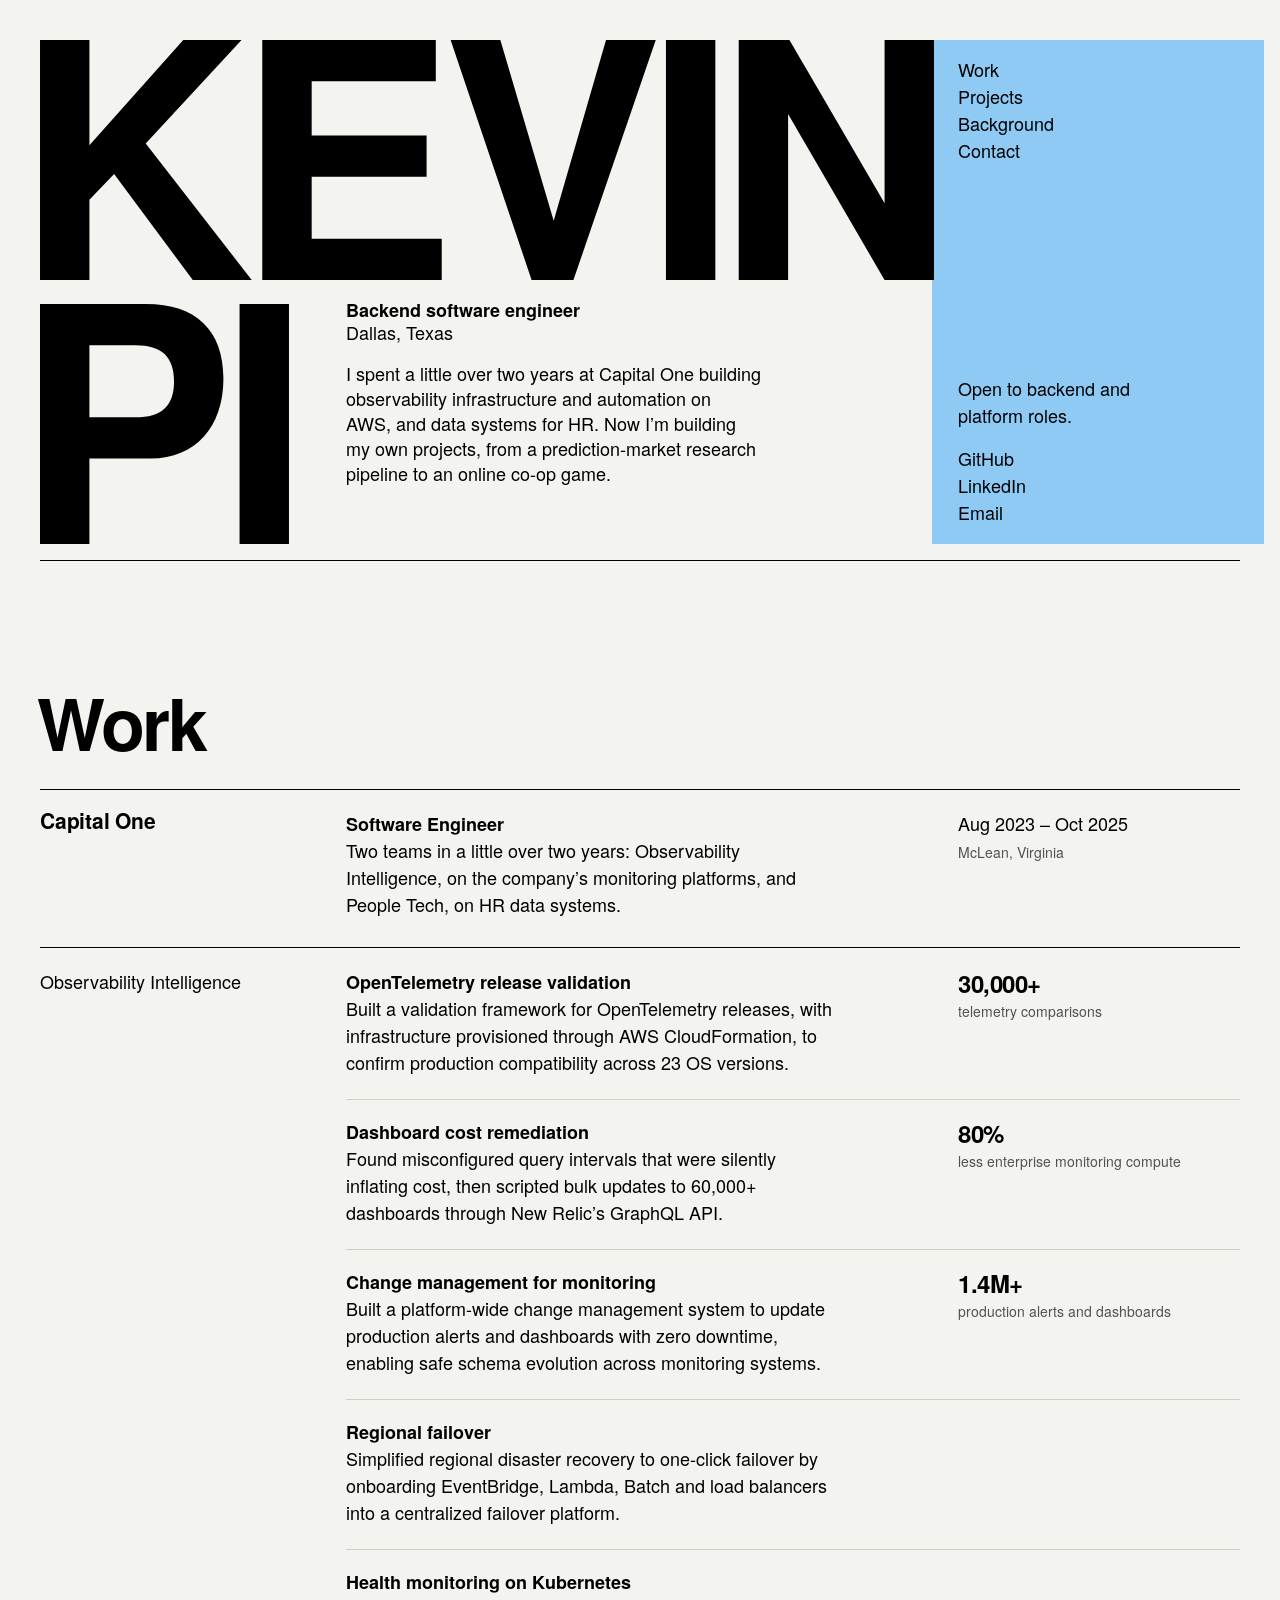
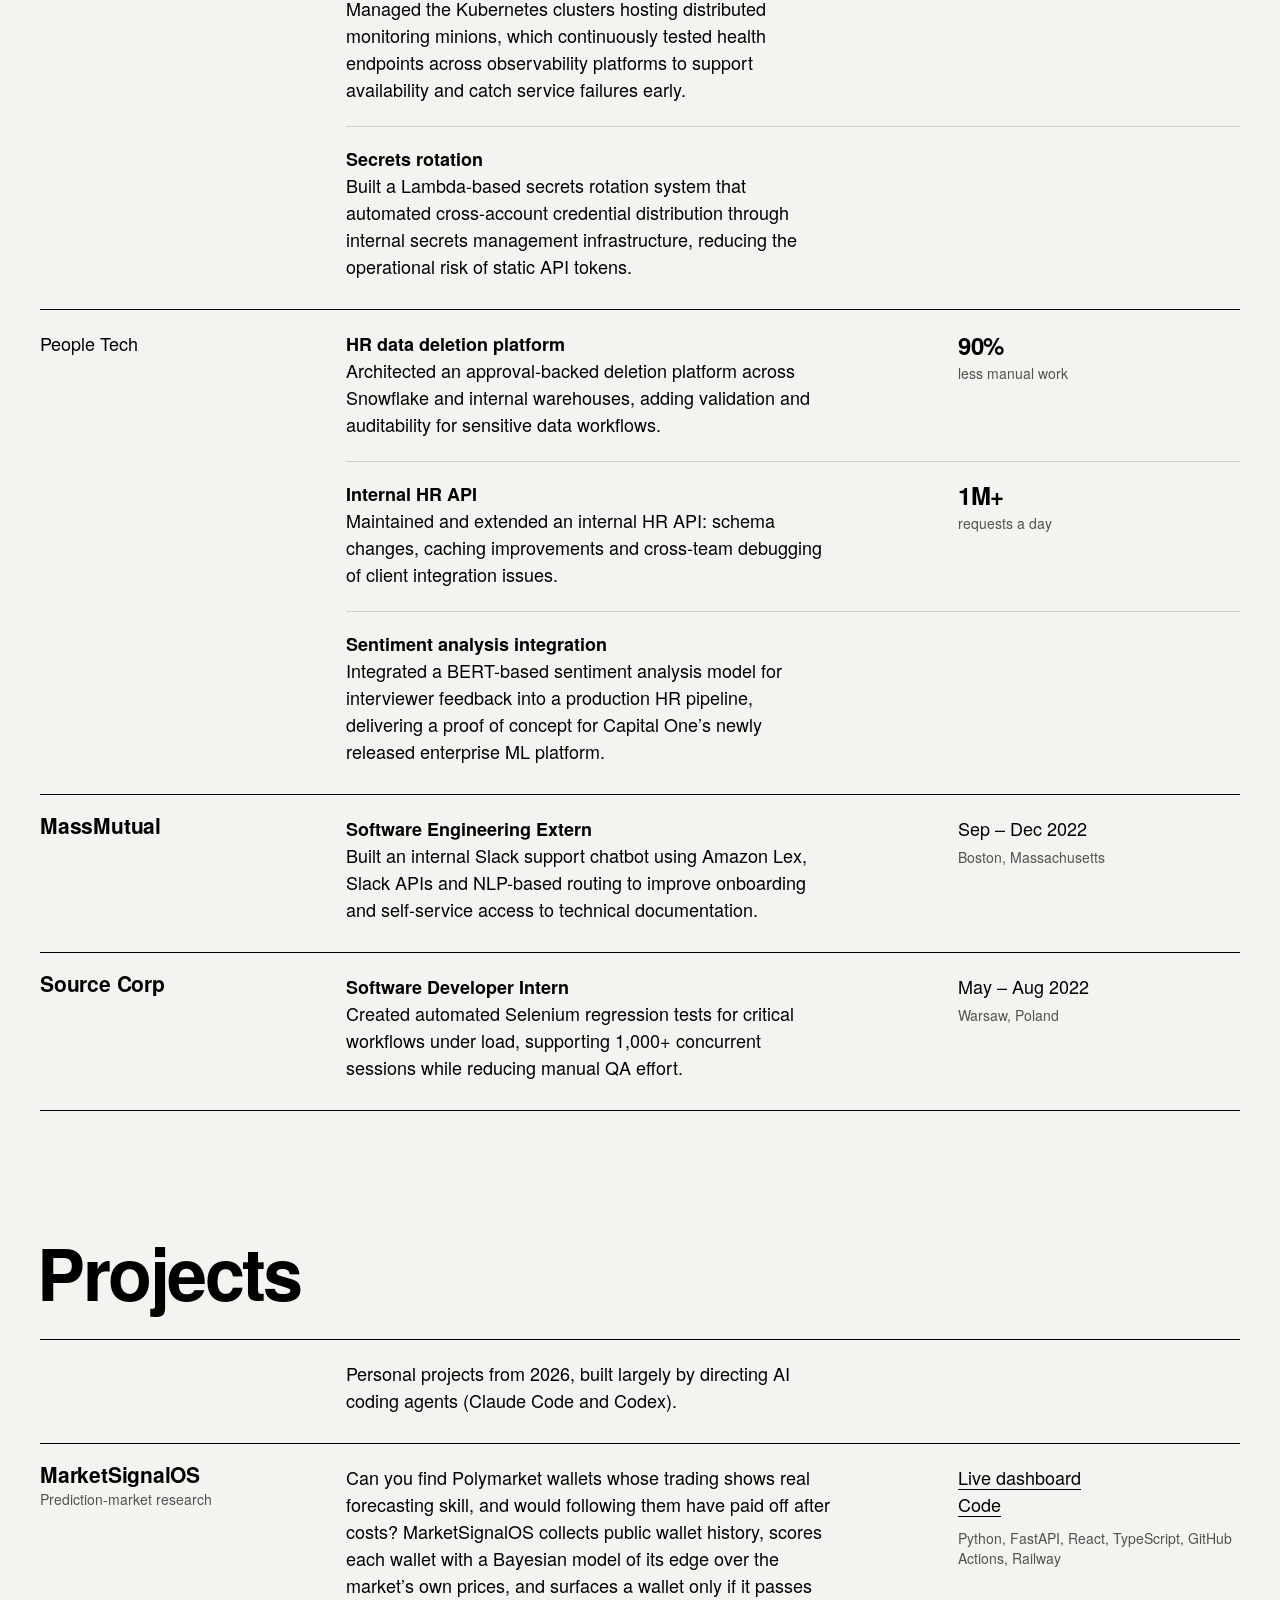
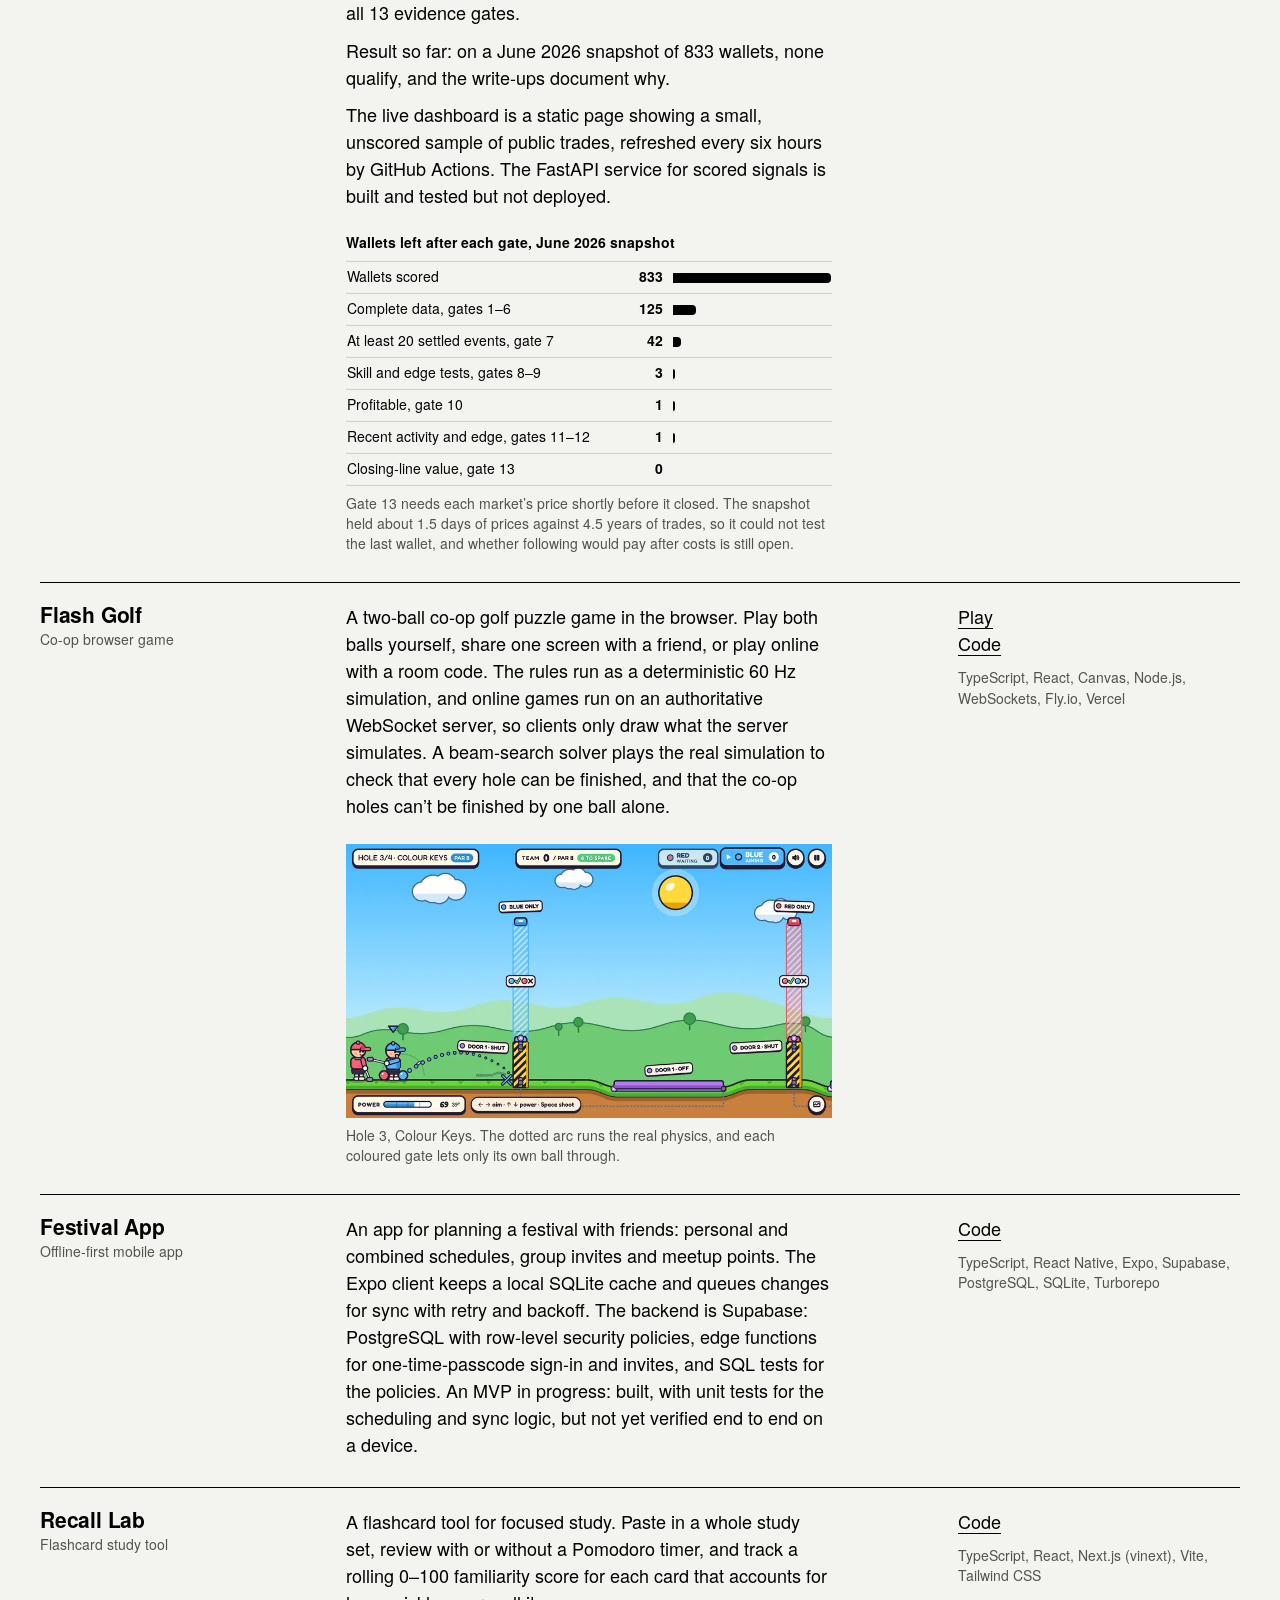
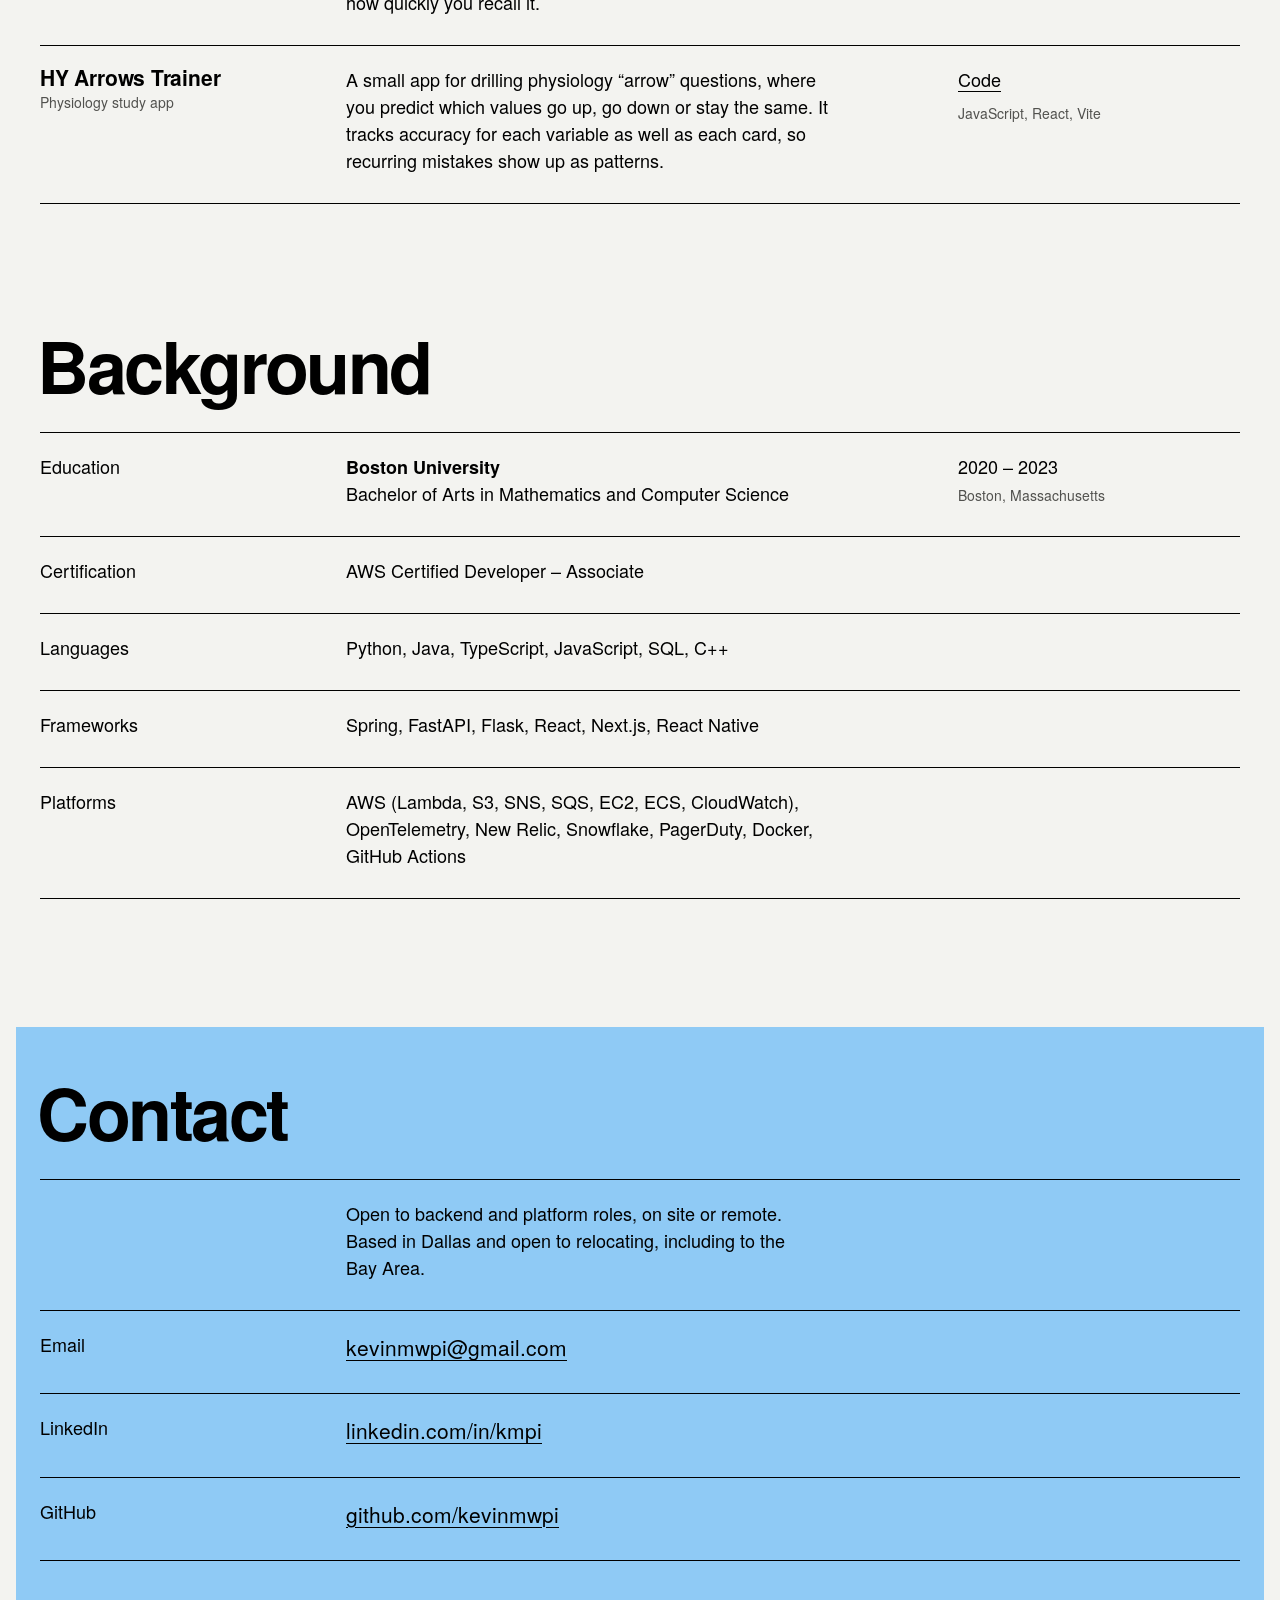
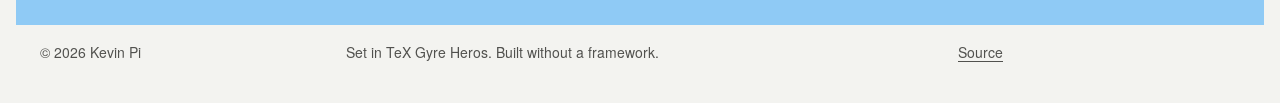
==== commit f2d0a935: "Design review: evidence in Projects, quieter structure, one motion moment From a review against the " ====
--- a/public/index.html
+++ b/public/index.html
@@ -211,15 +211,32 @@
           <p class="body">Personal projects from 2026, built largely by directing AI coding agents (Claude Code and Codex).</p>
         </div>
 
-        <div class="row is-link">
+        <div class="row is-link has-figure">
           <div class="label">
             <h3>MarketSignalOS</h3>
             <p class="kind small">Prediction-market research</p>
           </div>
           <div class="body">
             <p>Can you find Polymarket wallets whose trading shows real forecasting skill, and would following them have paid off after costs? MarketSignalOS collects public wallet history, scores each wallet with a Bayesian model of its edge over the market’s own prices, and surfaces a wallet only if it passes all 13 evidence gates.</p>
-            <p>Result so far: on a June 2026 snapshot of 833 wallets, none qualify, and the write-ups document why. One gate could not be tested on that data, so the after-costs question is still open.</p>
+            <p>Result so far: on a June 2026 snapshot of 833 wallets, none qualify, and the write-ups document why.</p>
             <p>The live dashboard is a static page showing a small, unscored sample of public trades, refreshed every six hours by GitHub Actions. The FastAPI service for scored signals is built and tested but not deployed.</p>
+          </div>
+          <!-- Counts from the project's gate attrition report (2026-09-10).
+               Bar widths are set in assets/style.css, one rule per count. -->
+          <div class="figure">
+            <table class="gates">
+              <caption>Wallets left after each gate, June 2026 snapshot</caption>
+              <tbody>
+                <tr><th scope="row">Wallets scored</th><td><span class="n">833</span><span class="length" data-left="833"></span></td></tr>
+                <tr><th scope="row">Complete data, gates&nbsp;1–6</th><td><span class="n">125</span><span class="length" data-left="125"></span></td></tr>
+                <tr><th scope="row">At least 20 settled events, gate&nbsp;7</th><td><span class="n">42</span><span class="length" data-left="42"></span></td></tr>
+                <tr><th scope="row">Skill and edge tests, gates&nbsp;8–9</th><td><span class="n">3</span><span class="length" data-left="3"></span></td></tr>
+                <tr><th scope="row">Profitable, gate&nbsp;10</th><td><span class="n">1</span><span class="length" data-left="1"></span></td></tr>
+                <tr><th scope="row">Recent activity and edge, gates&nbsp;11–12</th><td><span class="n">1</span><span class="length" data-left="1"></span></td></tr>
+                <tr><th scope="row">Closing-line value, gate&nbsp;13</th><td><span class="n">0</span></td></tr>
+              </tbody>
+            </table>
+            <p class="note small">Gate 13 needs each market’s price shortly before it closed. The snapshot held about 1.5&nbsp;days of prices against 4.5&nbsp;years of trades, so it could not test the last wallet, and whether following would pay after costs is still open.</p>
           </div>
           <div class="aside">
             <ul class="links">
@@ -230,7 +247,7 @@
           </div>
         </div>
 
-        <div class="row is-link">
+        <div class="row is-link has-figure">
           <div class="label">
             <h3>Flash Golf</h3>
             <p class="kind small">Co-op browser game</p>
@@ -238,6 +255,10 @@
           <div class="body">
             <p>A two-ball co-op golf puzzle game in the browser. Play both balls yourself, share one screen with a friend, or play online with a room code. The rules run as a deterministic 60&nbsp;Hz simulation, and online games run on an authoritative WebSocket server, so clients only draw what the server simulates. A beam-search solver plays the real simulation to check that every hole can be finished, and that the co-op holes can’t be finished by one ball alone.</p>
           </div>
+          <figure class="figure">
+            <img src="assets/flash-golf-870.webp" srcset="assets/flash-golf-870.webp 870w, assets/flash-golf-1740.webp 1740w" sizes="(min-width: 1440px) 553px, (min-width: 1000px) 39vw, (min-width: 700px) 62vw, 100vw" width="1740" height="979" alt="A Flash Golf hole: the blue golfer aims along a dotted arc toward a door, between a gate only the blue ball can pass and a gate only the red ball can pass." loading="lazy" decoding="async">
+            <figcaption class="small">Hole 3, Colour Keys. The dotted arc runs the real physics, and each coloured gate lets only its own ball through.</figcaption>
+          </figure>
           <div class="aside">
             <ul class="links">
               <li><a class="stretch" href="https://flash-golf.vercel.app">Play<span class="visually-hidden">: Flash Golf</span></a></li>
--- a/public/assets/style.css
+++ b/public/assets/style.css
@@ -225,7 +225,8 @@
 /* The name is drawn as outlines, one per letter, so it never waits on a font
    download and its edges sit exactly on the grid. The real heading is the
    hidden <h1>. As the page slides over it, it turns from black to the accent
-   color. */
+   color. The mix runs in OKLCH, so the colors in between are deep blues
+   rather than the gray an sRGB mix of black and blue passes through. */
 
 .name {
   display: block;
@@ -233,9 +234,9 @@
   fill: var(--ink);
 }
 
-@supports (color: color-mix(in srgb, red, blue)) {
+@supports (color: color-mix(in oklch, red, blue)) {
   .name {
-    fill: color-mix(in srgb, var(--accent) calc(var(--cover) * 100%), var(--ink));
+    fill: color-mix(in oklch, var(--accent) calc(var(--cover) * 100%), var(--ink));
   }
 }
 
@@ -329,26 +330,15 @@
 }
 
 .section {
-  padding-top: 56px;
+  padding-top: 80px;
   scroll-margin-top: var(--bar-h);   /* a jump lands just below the pinned bar */
-}
-
-/* Each section opens with an accent bar three columns wide. */
-.section::before {
-  content: "";
-  display: block;
-  width: calc((100cqw - 11 * var(--gutter)) / 4 + 2 * var(--gutter));
-  height: 10px;
-  margin-bottom: 18px;
-  background: var(--accent);
-  transform-origin: left;
 }
 
 .section > h1,
 .section > h2 {
   margin: 0 0 22px -0.04em;     /* pulls the first letter onto the margin */
-  font-size: 2.75rem;           /* for browsers without container units */
-  font-size: clamp(2.75rem, 6cqw, 4.75rem);
+  font-size: 3rem;              /* for browsers without container units */
+  font-size: clamp(3rem, 6cqw, 4.5rem);
   font-weight: 700;
   line-height: 1;
   letter-spacing: -0.035em;
@@ -374,7 +364,6 @@
   inset: 0 0 auto;
   height: 1px;
   background: var(--ink);
-  transform-origin: left;
 }
 
 .row > * {
@@ -472,6 +461,99 @@
   font-variant-numeric: tabular-nums;
 }
 
+/* Evidence for a project: a chart or a screenshot, under its description and
+   aligned with it. No frame, shadow or rounding: the picture sits on the grid
+   like the text does. */
+
+.figure {
+  margin: 20px 0 0;
+}
+
+.figure img {
+  display: block;
+  width: 100%;
+  height: auto;
+}
+
+.figure figcaption,
+.figure .note {
+  max-width: 36em;
+  margin-top: 8px;
+}
+
+/* MarketSignalOS: wallets left after each gate. A table, so every number can
+   be read and copied; the bars only show the scale of each drop. */
+
+.gates {
+  width: 100%;
+  border-collapse: collapse;
+  table-layout: fixed;
+  font-size: 0.875rem;
+  line-height: 1.35;
+  font-variant-numeric: tabular-nums;
+}
+
+.gates caption {
+  padding-bottom: 8px;
+  font-weight: 700;
+  text-align: left;
+}
+
+.gates th,
+.gates td {
+  padding-block: 6px;
+  border-top: 1px solid var(--rule);
+  vertical-align: middle;
+}
+
+.gates tr:last-child > * {
+  border-bottom: 1px solid var(--rule);
+}
+
+.gates th {
+  width: 64%;
+  padding-right: 12px;
+  font-weight: 400;
+  text-align: left;
+}
+
+@media (min-width: 700px) {
+  .gates th {
+    width: 60%;
+  }
+}
+
+.gates td {
+  white-space: nowrap;
+}
+
+.gates .n {
+  display: inline-block;
+  width: 3ch;
+  margin-right: 10px;
+  font-weight: 700;
+  text-align: right;
+}
+
+/* Bar length = wallets left / 833. A bar that would be thinner than 2px is
+   drawn at 2px, so one wallet still shows; zero has no bar. (Named "length"
+   because .bar is the pinned navigation bar.) */
+.gates .length {
+  display: inline-block;
+  width: calc((100% - 3ch - 10px) * var(--share));
+  min-width: 2px;
+  height: 10px;
+  border-radius: 0 4px 4px 0;
+  vertical-align: -1px;
+  background: var(--ink);
+}
+
+.gates .length[data-left="833"] { --share: 1; }
+.gates .length[data-left="125"] { --share: 0.15006; }
+.gates .length[data-left="42"]  { --share: 0.05042; }
+.gates .length[data-left="3"]   { --share: 0.0036; }
+.gates .length[data-left="1"]   { --share: 0.0012; }
+
 /* Project and contact links. */
 
 .links {
@@ -553,13 +635,9 @@
 /* Contact is the second accent field: the page opens and closes on color. */
 
 .section-contact {
-  margin: 56px calc(-1 * var(--bleed)) 0;
-  padding: 36px var(--bleed) 44px;
+  margin: 80px calc(-1 * var(--bleed)) 0;
+  padding: 40px var(--bleed) 44px;
   background: var(--accent);
-}
-
-.section-contact::before {
-  background: var(--ink);
 }
 
 .section-contact .label-plain {
@@ -684,7 +762,7 @@
   }
 
   body {
-    font-size: 1.0625rem;
+    font-size: 1.125rem;
   }
 
   .hero {
@@ -700,6 +778,7 @@
   .cta,
   .row > .body,
   .row > .items,
+  .row > .figure,
   .row > .aside,
   .footer > .colophon,
   .footer > .source {
@@ -714,7 +793,7 @@
   }
 
   .section {
-    padding-top: 80px;
+    padding-top: 104px;
   }
 
   /* A label stays in view while the rest of its row scrolls past, so a long
@@ -735,7 +814,7 @@
   }
 
   .label-plain {
-    font-size: 1.0625rem;
+    font-size: 1.125rem;
     line-height: 1.5;
     color: var(--ink);
   }
@@ -745,8 +824,8 @@
   }
 
   .section-contact {
-    margin-top: 80px;
-    padding-block: 44px 56px;
+    margin-top: 104px;
+    padding-block: 48px 56px;
   }
 
   .footer > .copyright {
@@ -863,13 +942,13 @@
     grid-row: 2;
     align-self: start;
     margin: calc(var(--name-gap) + var(--trim)) 0 0;
-    font-size: clamp(1.0625rem, 1.5cqw, 1.3125rem);
+    font-size: clamp(1.125rem, 1.5cqw, 1.3125rem);
   }
 
   .lead {
     grid-row: 3;
     margin-top: 0.9em;
-    font-size: clamp(1.0625rem, 1.5cqw, 1.3125rem);
+    font-size: clamp(1.125rem, 1.5cqw, 1.3125rem);
   }
 
   /* On the slab a link is marked in black instead of the accent. */
@@ -883,12 +962,7 @@
   }
 
   .section {
-    padding-top: 96px;
-  }
-
-  .section::before {
-    height: 12px;
-    margin-bottom: 22px;
+    padding-top: 128px;
   }
 
   .section > h1,
@@ -916,6 +990,26 @@
 
   .row > .items {
     grid-column: 4 / -1;
+  }
+
+  /* A project's chart or screenshot sits under its description, in the same
+     five columns, with the links staying beside the description. */
+  .row > .figure {
+    grid-column: 4 / span 5;
+    margin-top: 24px;
+  }
+
+  .row.has-figure > .label {
+    grid-row: 1 / span 2;
+  }
+
+  .row.has-figure > .body,
+  .row.has-figure > .aside {
+    grid-row: 1;
+  }
+
+  .row.has-figure > .figure {
+    grid-row: 2;
   }
 
   .body,
@@ -950,7 +1044,7 @@
 
   .result strong {
     display: block;
-    font-size: 1.75rem;
+    font-size: 1.5rem;
     line-height: 1;
     letter-spacing: -0.02em;
   }
@@ -974,8 +1068,8 @@
   }
 
   .section-contact {
-    margin-top: 96px;
-    padding-block: 48px 64px;
+    margin-top: 128px;
+    padding-block: 52px 64px;
   }
 
   .footer > .copyright {
@@ -1006,13 +1100,13 @@
    a device that asks for reduced motion, the page shows the same content in
    the same place; nothing waits on an animation to become readable.
 
-   Four things move, all along the grid:
+   Three things move, all along the grid:
    a  on load, the letters of the name rise into place and the block wipes in
    b  the top of the page holds still and the rest slides up over it
-   c  as a section or row scrolls into view its rule draws from the left and
-      its text settles in (site.js adds "pre" to what is still below the
-      screen, then removes it as each piece arrives)
-   d  the pinned bar drops in, and its marker slides between section links */
+   c  the pinned bar drops in, and its marker slides between section links
+
+   Content below the top of the page does not animate in. It is there to be
+   read, and a reader scanning for one detail should never wait for it. */
 
 @media (prefers-reduced-motion: no-preference) {
   /* a */
@@ -1063,37 +1157,6 @@
   }
 
   /* c */
-  .section::before,
-  .row::before,
-  .item + .item::before {
-    transition: transform 900ms var(--ease);
-  }
-
-  .section > h1,
-  .section > h2,
-  .row > :not(.items),
-  .item > * {
-    transition: opacity 600ms ease, transform 700ms var(--ease);
-  }
-
-  .row > .body { transition-delay: 60ms; }
-  .row > .aside { transition-delay: 120ms; }
-  .item > .result { transition-delay: 100ms; }
-
-  .section.pre::before,
-  .row.pre::before,
-  .item.pre::before {
-    transform: scaleX(0);
-  }
-
-  .section.pre > h2,
-  .row.pre > :not(.items),
-  .item.pre > * {
-    opacity: 0;
-    transform: translateY(14px);
-  }
-
-  /* d */
   .bar {
     transition: transform 350ms var(--ease), visibility 0s 350ms;
   }
@@ -1122,20 +1185,6 @@
 
   .hero {
     position: static;
-  }
-
-  /* Print everything, including rows that had not scrolled into view yet. */
-  .section.pre > h2,
-  .row.pre > *,
-  .item.pre > * {
-    opacity: 1 !important;
-    transform: none !important;
-  }
-
-  .section.pre::before,
-  .row.pre::before,
-  .item.pre::before {
-    transform: none !important;
   }
 
   .name path,
@@ -1147,7 +1196,8 @@
     animation: none !important;
   }
 
-  .item {
+  .item,
+  .figure {
     break-inside: avoid;
   }
 }
